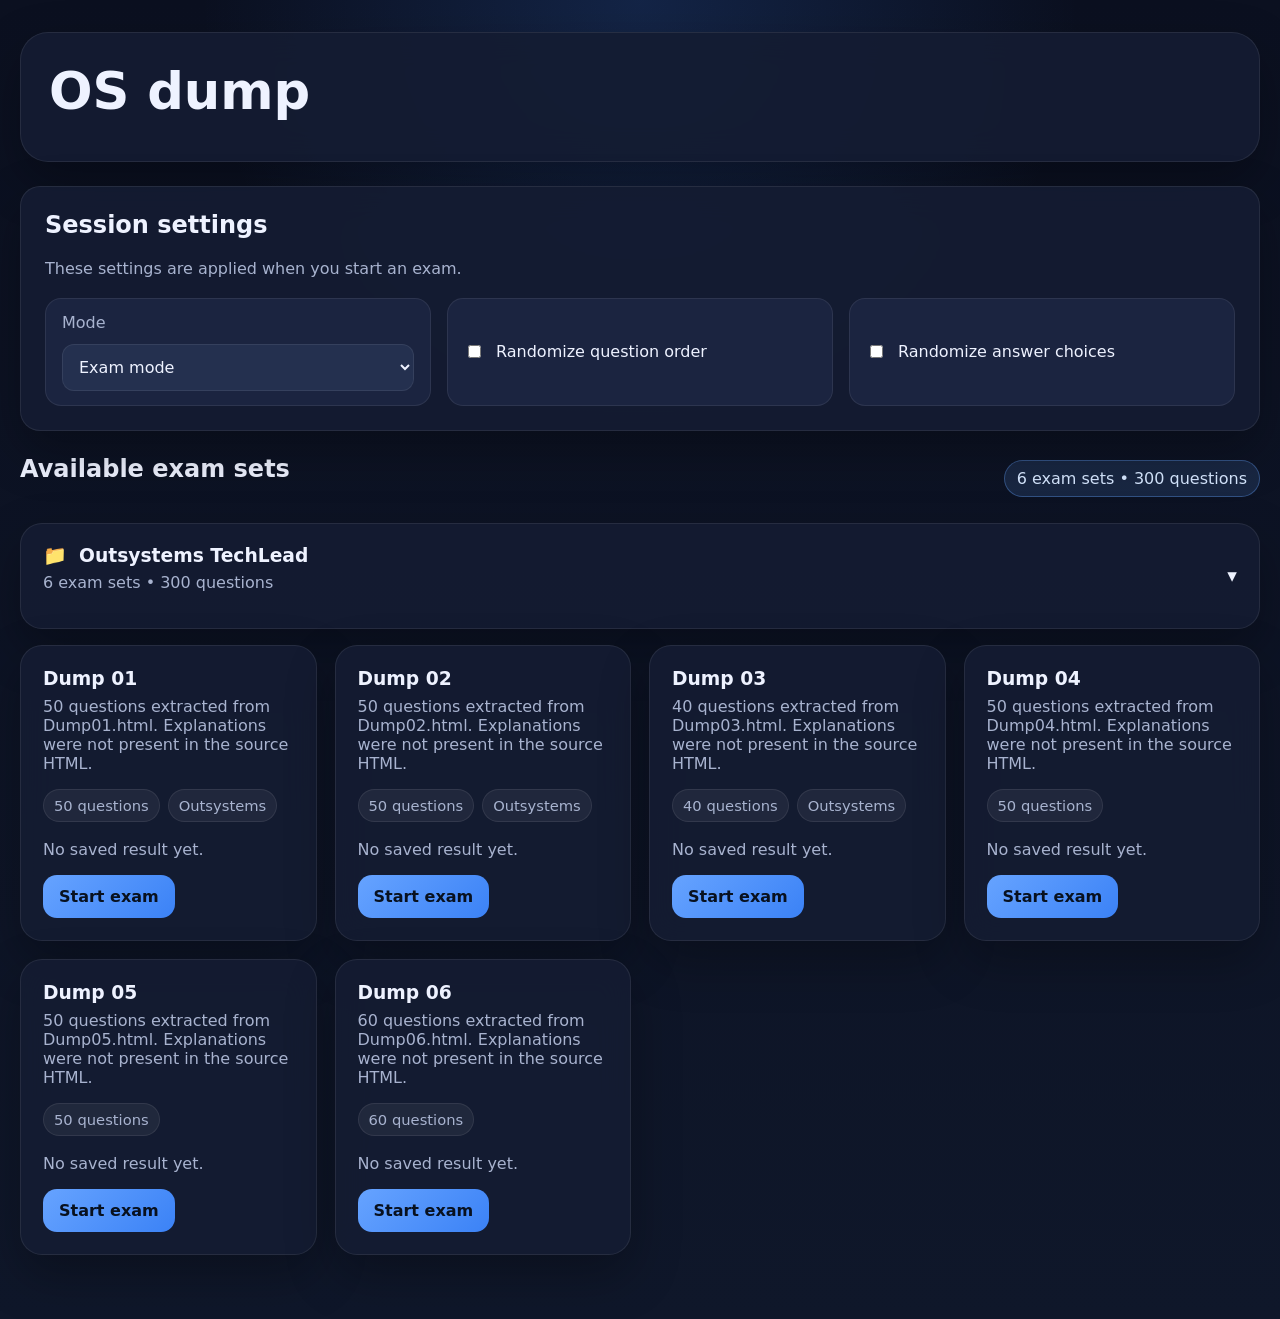
==== index.html @ be267a48 "origin" ====
<!doctype html>
<html lang="en">
  <head>
    <meta charset="UTF-8" />
    <meta name="viewport" content="width=device-width, initial-scale=1.0" />
    <title>TechLead OS11 Exam Practice</title>
    <link rel="stylesheet" href="style.css" />
  </head>
  <body>
    <div class="app-shell">
      <header class="hero">
        <div>
          <h1>OS dump</h1>
        </div>
        <div class="hero-actions">
          <button id="back-home-button" class="ghost-button hidden" type="button">Back to home</button>
        </div>
      </header>

      <main>
        <section id="message-banner" class="message-banner hidden" aria-live="polite"></section>

        <section id="home-screen" class="screen active">
          <div class="panel settings-panel">
            <div>
              <h2>Session settings</h2>
              <p class="muted">These settings are applied when you start an exam.</p>
            </div>

            <div class="settings-grid">
              <label class="field">
                <span>Mode</span>
                <select id="mode-select">
                  <option value="exam">Exam mode</option>
                  <option value="practice">Practice mode</option>
                </select>
              </label>

              <label class="checkbox-field">
                <input id="shuffle-questions" type="checkbox" />
                <span>Randomize question order</span>
              </label>

              <label class="checkbox-field">
                <input id="shuffle-options" type="checkbox" />
                <span>Randomize answer choices</span>
              </label>
            </div>
          </div>

          <div class="section-header">
            <div>
              <h2>Available exam sets</h2>
            </div>
            <div id="dataset-summary" class="summary-chip"></div>
          </div>

          <div id="exam-list" class="exam-list"></div>
        </section>

        <section id="exam-screen" class="screen">
          <div class="exam-layout">
            <aside class="panel sidebar">
              <div class="sidebar-header">
                <h2 id="exam-title">Exam</h2>
                <p id="exam-description" class="muted"></p>
              </div>

              <div class="status-stack">
                <div class="status-card">
                  <span class="status-label">Mode</span>
                  <strong id="mode-pill">Exam mode</strong>
                </div>
                <div class="status-card">
                  <span class="status-label">Progress</span>
                  <strong id="progress-label">0 / 0 answered</strong>
                </div>
                <div class="status-card">
                  <span class="status-label">Current</span>
                  <strong id="current-label">Question 1</strong>
                </div>
              </div>

              <div class="progress-bar" aria-hidden="true">
                <div id="progress-fill" class="progress-fill"></div>
              </div>

              <div id="question-nav" class="question-nav"></div>

              <div class="sidebar-actions">
                <button id="submit-exam-button" class="primary-button" type="button">Submit exam</button>
                <button id="retry-exam-button" class="ghost-button" type="button">Retry</button>
              </div>
            </aside>

            <section class="panel question-panel">
              <div class="question-topbar">
                <span id="question-badge" class="badge">Question 1</span>
                <span id="question-category" class="badge subtle hidden"></span>
              </div>

              <h3 id="question-text" class="question-text"></h3>
              <form id="options-form" class="options-list"></form>

              <div id="feedback-panel" class="feedback-panel hidden"></div>

              <div class="question-actions">
                <button id="previous-button" class="ghost-button" type="button">Previous</button>
                <div class="inline-actions">
                  <button id="check-answer-button" class="secondary-button hidden" type="button">Check answer</button>
                  <button id="next-button" class="primary-button" type="button">Next</button>
                </div>
              </div>
            </section>
          </div>
        </section>

        <section id="result-screen" class="screen">
          <div class="panel">
            <div class="section-header">
              <div>
                <h2 id="result-title">Results</h2>
                <p id="result-subtitle" class="muted"></p>
              </div>
              <button id="retry-result-button" class="primary-button" type="button">Retry exam</button>
            </div>

            <div class="results-grid">
              <article class="metric-card">
                <span>Total score</span>
                <strong id="score-value">0%</strong>
              </article>
              <article class="metric-card">
                <span>Correct</span>
                <strong id="correct-value">0</strong>
              </article>
              <article class="metric-card">
                <span>Incorrect</span>
                <strong id="incorrect-value">0</strong>
              </article>
              <article class="metric-card">
                <span>Unanswered</span>
                <strong id="unanswered-value">0</strong>
              </article>
            </div>
          </div>

          <div class="panel">
            <div class="section-header">
              <div>
                <h2>Answer review</h2>
                <p class="muted">Correct answers are always shown. Explanations are shown when present in the source data.</p>
              </div>
            </div>
            <div id="review-list" class="review-list"></div>
          </div>
        </section>
      </main>
    </div>

    <script src="app.js"></script>
  </body>
</html>
---- style.css ----
:root {
  --bg: #0b1020;
  --surface: #151c32;
  --surface-elevated: #1b2440;
  --surface-soft: #24304f;
  --border: rgba(255, 255, 255, 0.08);
  --text: #eef2ff;
  --muted: #a8b3cf;
  --primary: #66a3ff;
  --primary-strong: #3b82f6;
  --success: #34d399;
  --danger: #fb7185;
  --warning: #fbbf24;
  --shadow: 0 20px 50px rgba(0, 0, 0, 0.28);
  --radius: 20px;
}

* {
  box-sizing: border-box;
}

body {
  margin: 0;
  font-family: Inter, system-ui, -apple-system, BlinkMacSystemFont, "Segoe UI", sans-serif;
  background:
    radial-gradient(circle at top, rgba(59, 130, 246, 0.18), transparent 30%),
    linear-gradient(180deg, #0b1020 0%, #0f172a 100%);
  color: var(--text);
}

button,
select,
input {
  font: inherit;
}

button {
  cursor: pointer;
  border: 0;
}

.app-shell {
  max-width: 1280px;
  margin: 0 auto;
  padding: 32px 20px 64px;
}

.hero,
.panel,
.metric-card,
.exam-card,
.option-card,
.review-card,
.status-card {
  background: rgba(21, 28, 50, 0.9);
  border: 1px solid var(--border);
  box-shadow: var(--shadow);
  backdrop-filter: blur(16px);
}

.hero {
  border-radius: 28px;
  padding: 28px;
  display: flex;
  justify-content: space-between;
  gap: 24px;
  margin-bottom: 24px;
}

.eyebrow,
.muted,
.status-label {
  color: var(--muted);
}

.eyebrow {
  text-transform: uppercase;
  letter-spacing: 0.12em;
  font-size: 0.78rem;
  margin: 0 0 10px;
}

h1,
h2,
h3,
p {
  margin-top: 0;
}

h1 {
  font-size: clamp(2rem, 4vw, 3.6rem);
  margin-bottom: 12px;
}

.hero-copy {
  max-width: 720px;
  margin-bottom: 0;
  line-height: 1.6;
}

.hero-actions {
  display: flex;
  align-items: flex-start;
}

.screen {
  display: none;
}

.screen.active {
  display: block;
}

.panel {
  border-radius: var(--radius);
  padding: 24px;
}

.settings-panel {
  margin-bottom: 24px;
}

.settings-grid {
  display: grid;
  grid-template-columns: repeat(auto-fit, minmax(220px, 1fr));
  gap: 16px;
  margin-top: 20px;
}

.field,
.checkbox-field {
  display: flex;
  gap: 12px;
  padding: 14px 16px;
  border-radius: 16px;
  background: var(--surface-elevated);
  border: 1px solid var(--border);
}

.field {
  flex-direction: column;
}

.field span {
  color: var(--muted);
}

select {
  color: var(--text);
  background: var(--surface-soft);
  border: 1px solid var(--border);
  padding: 12px;
  border-radius: 12px;
}

.checkbox-field {
  align-items: center;
}

.section-header {
  display: flex;
  justify-content: space-between;
  align-items: center;
  gap: 16px;
  margin-bottom: 20px;
}

.summary-chip,
.badge {
  padding: 8px 12px;
  border-radius: 999px;
  background: rgba(102, 163, 255, 0.14);
  border: 1px solid rgba(102, 163, 255, 0.35);
  color: #d6e7ff;
}

.badge.subtle {
  background: rgba(255, 255, 255, 0.06);
  border-color: var(--border);
}

.exam-list {
  display: grid;
  gap: 18px;
}

.folder-group {
  display: grid;
  gap: 16px;
}

.folder-header {
  width: 100%;
  display: flex;
  align-items: center;
  justify-content: space-between;
  gap: 16px;
  text-align: left;
  padding: 20px 22px;
  border-radius: 22px;
  color: var(--text);
  background: rgba(21, 28, 50, 0.9);
  border: 1px solid var(--border);
  box-shadow: var(--shadow);
}

.folder-title-row {
  display: flex;
  align-items: center;
  gap: 12px;
  margin-bottom: 6px;
}

.folder-title-row h3 {
  margin: 0;
}

.folder-icon,
.folder-toggle {
  font-size: 1.2rem;
}

.folder-content {
  grid-template-columns: repeat(auto-fit, minmax(280px, 1fr));
}

.folder-content.collapsed {
  display: none;
}

.exam-card {
  border-radius: 22px;
  padding: 22px;
}

.exam-card h3 {
  margin-bottom: 8px;
}

.exam-meta {
  display: flex;
  flex-wrap: wrap;
  gap: 8px;
  margin: 14px 0 18px;
}

.chip {
  padding: 7px 10px;
  border-radius: 999px;
  background: rgba(255, 255, 255, 0.06);
  border: 1px solid var(--border);
  color: var(--muted);
  font-size: 0.92rem;
}

.card-actions,
.sidebar-actions,
.question-actions,
.inline-actions {
  display: flex;
  gap: 12px;
  flex-wrap: wrap;
}

.primary-button,
.secondary-button,
.ghost-button {
  border-radius: 14px;
  padding: 12px 16px;
  transition: transform 0.2s ease, background 0.2s ease, opacity 0.2s ease;
}

.primary-button:hover,
.secondary-button:hover,
.ghost-button:hover {
  transform: translateY(-1px);
}

.primary-button {
  background: linear-gradient(135deg, var(--primary), var(--primary-strong));
  color: #08111f;
  font-weight: 700;
}

.secondary-button {
  background: rgba(52, 211, 153, 0.16);
  color: #d8fff1;
  border: 1px solid rgba(52, 211, 153, 0.35);
}

.ghost-button {
  background: transparent;
  color: var(--text);
  border: 1px solid var(--border);
}

.exam-layout {
  display: grid;
  grid-template-columns: 320px minmax(0, 1fr);
  gap: 20px;
}

.sidebar,
.question-panel {
  min-height: 70vh;
}

.sidebar {
  display: flex;
  flex-direction: column;
  gap: 20px;
}

.status-stack {
  display: grid;
  gap: 12px;
}

.status-card {
  border-radius: 16px;
  padding: 14px 16px;
}

.progress-bar {
  height: 12px;
  border-radius: 999px;
  background: rgba(255, 255, 255, 0.08);
  overflow: hidden;
}

.progress-fill {
  height: 100%;
  width: 0;
  background: linear-gradient(90deg, var(--primary), var(--success));
}

.question-nav {
  display: grid;
  grid-template-columns: repeat(auto-fill, minmax(44px, 1fr));
  gap: 10px;
}

.question-nav button {
  border-radius: 12px;
  padding: 11px 0;
  background: var(--surface-elevated);
  border: 1px solid var(--border);
  color: var(--text);
}

.question-nav button.current {
  border-color: rgba(102, 163, 255, 0.7);
  background: rgba(102, 163, 255, 0.22);
}

.question-nav button.answered {
  background: rgba(52, 211, 153, 0.16);
  border-color: rgba(52, 211, 153, 0.4);
}

.question-nav button.reviewed {
  background: rgba(251, 191, 36, 0.16);
  border-color: rgba(251, 191, 36, 0.4);
}

.sidebar-actions {
  margin-top: auto;
}

.question-panel {
  display: flex;
  flex-direction: column;
  gap: 20px;
}

.question-topbar {
  display: flex;
  gap: 10px;
  flex-wrap: wrap;
}

.question-text {
  font-size: clamp(1.4rem, 2vw, 1.8rem);
  line-height: 1.5;
  margin-bottom: 0;
}

.options-list {
  display: grid;
  gap: 12px;
}

.option-card {
  border-radius: 18px;
  padding: 16px;
  display: flex;
  gap: 14px;
  align-items: flex-start;
  cursor: pointer;
}

.option-card input {
  margin-top: 4px;
}

.option-card.selected {
  border-color: rgba(102, 163, 255, 0.6);
  background: rgba(59, 130, 246, 0.18);
}

.option-card.correct {
  border-color: rgba(52, 211, 153, 0.7);
  background: rgba(52, 211, 153, 0.16);
}

.option-card.incorrect {
  border-color: rgba(251, 113, 133, 0.7);
  background: rgba(251, 113, 133, 0.14);
}

.option-id {
  width: 30px;
  height: 30px;
  border-radius: 999px;
  background: rgba(255, 255, 255, 0.08);
  display: inline-flex;
  align-items: center;
  justify-content: center;
  font-weight: 700;
  text-transform: uppercase;
}

.feedback-panel {
  border-radius: 18px;
  padding: 16px;
  border: 1px solid var(--border);
  background: rgba(255, 255, 255, 0.04);
}

.feedback-panel.success {
  border-color: rgba(52, 211, 153, 0.4);
}

.feedback-panel.error {
  border-color: rgba(251, 113, 133, 0.4);
}

.question-actions {
  justify-content: space-between;
  margin-top: auto;
}

.results-grid {
  display: grid;
  grid-template-columns: repeat(auto-fit, minmax(180px, 1fr));
  gap: 16px;
}

.metric-card {
  border-radius: 18px;
  padding: 18px;
}

.metric-card span {
  display: block;
  color: var(--muted);
  margin-bottom: 10px;
}

.metric-card strong {
  font-size: 2rem;
}

.review-list {
  display: grid;
  gap: 14px;
}

.review-card {
  border-radius: 18px;
  padding: 18px;
}

.review-card.correct {
  border-left: 4px solid var(--success);
}

.review-card.incorrect {
  border-left: 4px solid var(--danger);
}

.review-card.unanswered {
  border-left: 4px solid var(--warning);
}

.review-card h3 {
  margin-bottom: 10px;
}

.review-meta {
  display: flex;
  gap: 10px;
  flex-wrap: wrap;
  margin-bottom: 12px;
}

.review-answer,
.review-explanation {
  color: var(--muted);
  line-height: 1.6;
}

.message-banner {
  margin-bottom: 20px;
  border-radius: 18px;
  padding: 14px 18px;
  background: rgba(251, 191, 36, 0.12);
  border: 1px solid rgba(251, 191, 36, 0.3);
  color: #fde68a;
}

.hidden {
  display: none !important;
}

@media (max-width: 960px) {
  .exam-layout {
    grid-template-columns: 1fr;
  }

  .sidebar,
  .question-panel {
    min-height: auto;
  }
}

@media (max-width: 640px) {
  .app-shell {
    padding-inline: 14px;
  }

  .hero,
  .panel,
  .exam-card,
  .metric-card,
  .review-card {
    padding: 18px;
  }

  .section-header,
  .question-actions {
    flex-direction: column;
    align-items: stretch;
  }

  .primary-button,
  .secondary-button,
  .ghost-button {
    width: 100%;
    justify-content: center;
  }
}
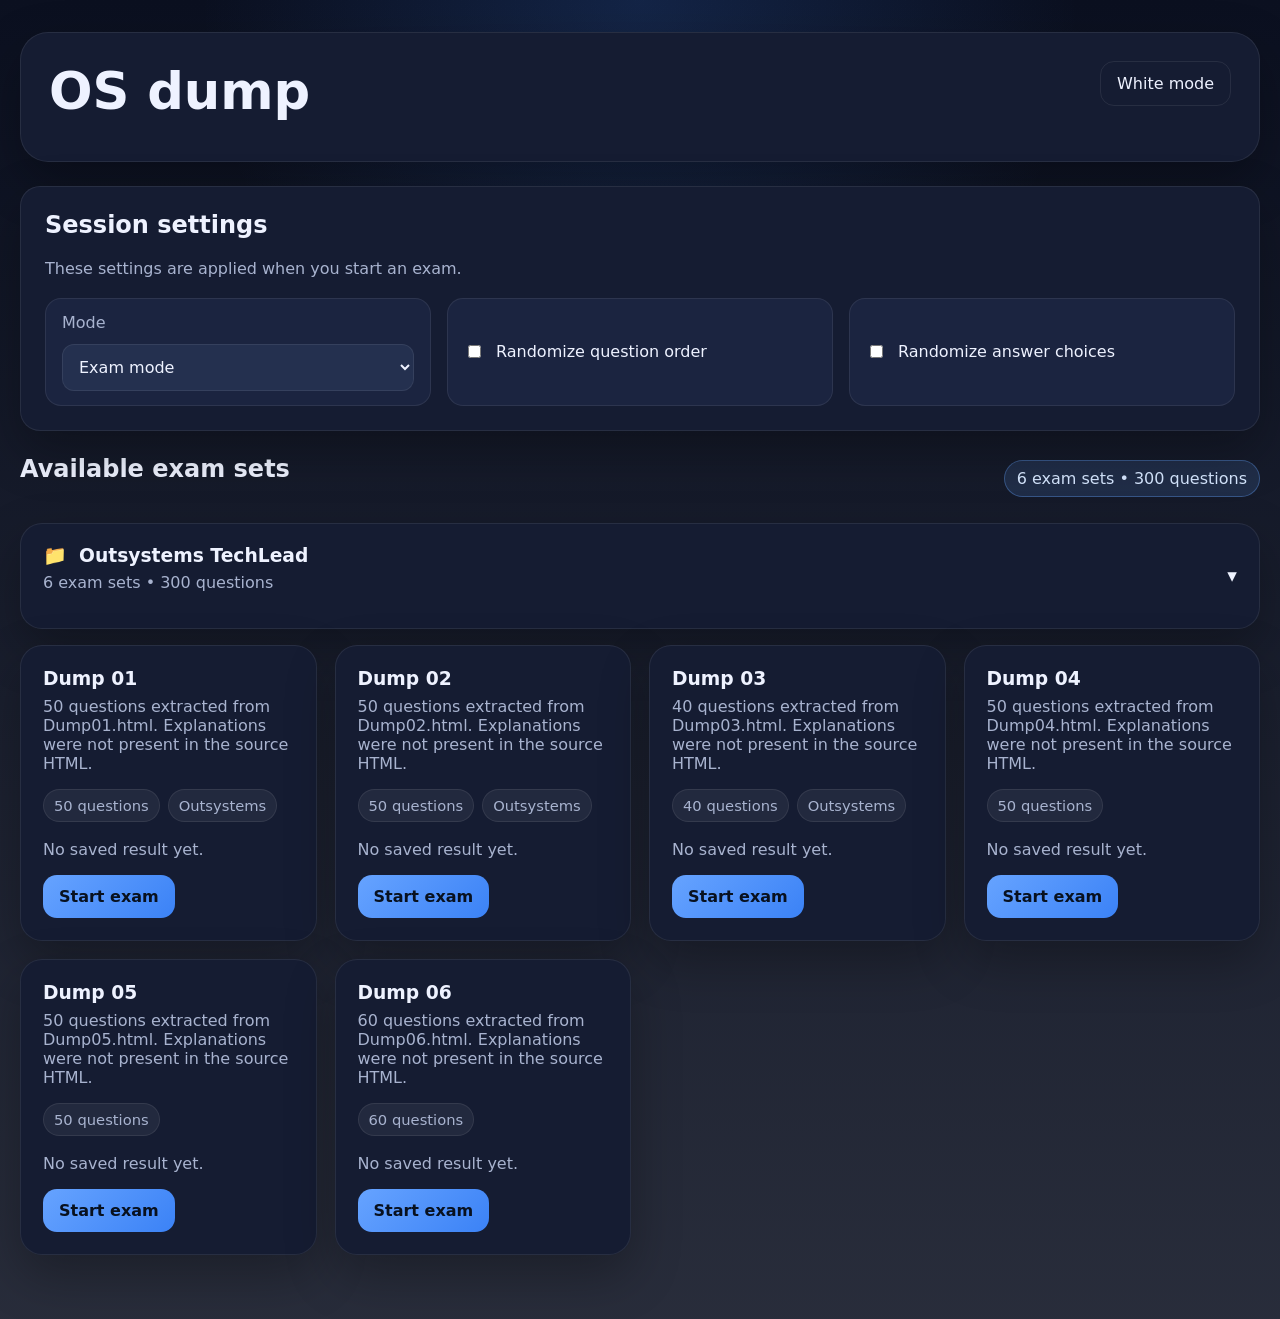
==== commit 94fada65: "origin" ====
--- a/index.html
+++ b/index.html
@@ -13,6 +13,7 @@
           <h1>OS dump</h1>
         </div>
         <div class="hero-actions">
+          <button id="theme-toggle-button" class="ghost-button" type="button">White mode</button>
           <button id="back-home-button" class="ghost-button hidden" type="button">Back to home</button>
         </div>
       </header>
--- a/style.css
+++ b/style.css
@@ -15,6 +15,22 @@
   --radius: 20px;
 }
 
+[data-theme="light"] {
+  --bg: #eef3fb;
+  --surface: rgba(255, 255, 255, 0.9);
+  --surface-elevated: #f8fbff;
+  --surface-soft: #edf3fb;
+  --border: rgba(15, 23, 42, 0.1);
+  --text: #0f172a;
+  --muted: #5b6475;
+  --primary: #3b82f6;
+  --primary-strong: #2563eb;
+  --success: #10b981;
+  --danger: #e11d48;
+  --warning: #d97706;
+  --shadow: 0 20px 50px rgba(15, 23, 42, 0.08);
+}
+
 * {
   box-sizing: border-box;
 }
@@ -24,7 +40,7 @@
   font-family: Inter, system-ui, -apple-system, BlinkMacSystemFont, "Segoe UI", sans-serif;
   background:
     radial-gradient(circle at top, rgba(59, 130, 246, 0.18), transparent 30%),
-    linear-gradient(180deg, #0b1020 0%, #0f172a 100%);
+    linear-gradient(180deg, var(--bg) 0%, color-mix(in srgb, var(--bg) 88%, #ffffff 12%) 100%);
   color: var(--text);
 }
 
@@ -52,7 +68,7 @@
 .option-card,
 .review-card,
 .status-card {
-  background: rgba(21, 28, 50, 0.9);
+  background: var(--surface);
   border: 1px solid var(--border);
   box-shadow: var(--shadow);
   backdrop-filter: blur(16px);
@@ -199,7 +215,7 @@
   padding: 20px 22px;
   border-radius: 22px;
   color: var(--text);
-  background: rgba(21, 28, 50, 0.9);
+  background: var(--surface);
   border: 1px solid var(--border);
   box-shadow: var(--shadow);
 }
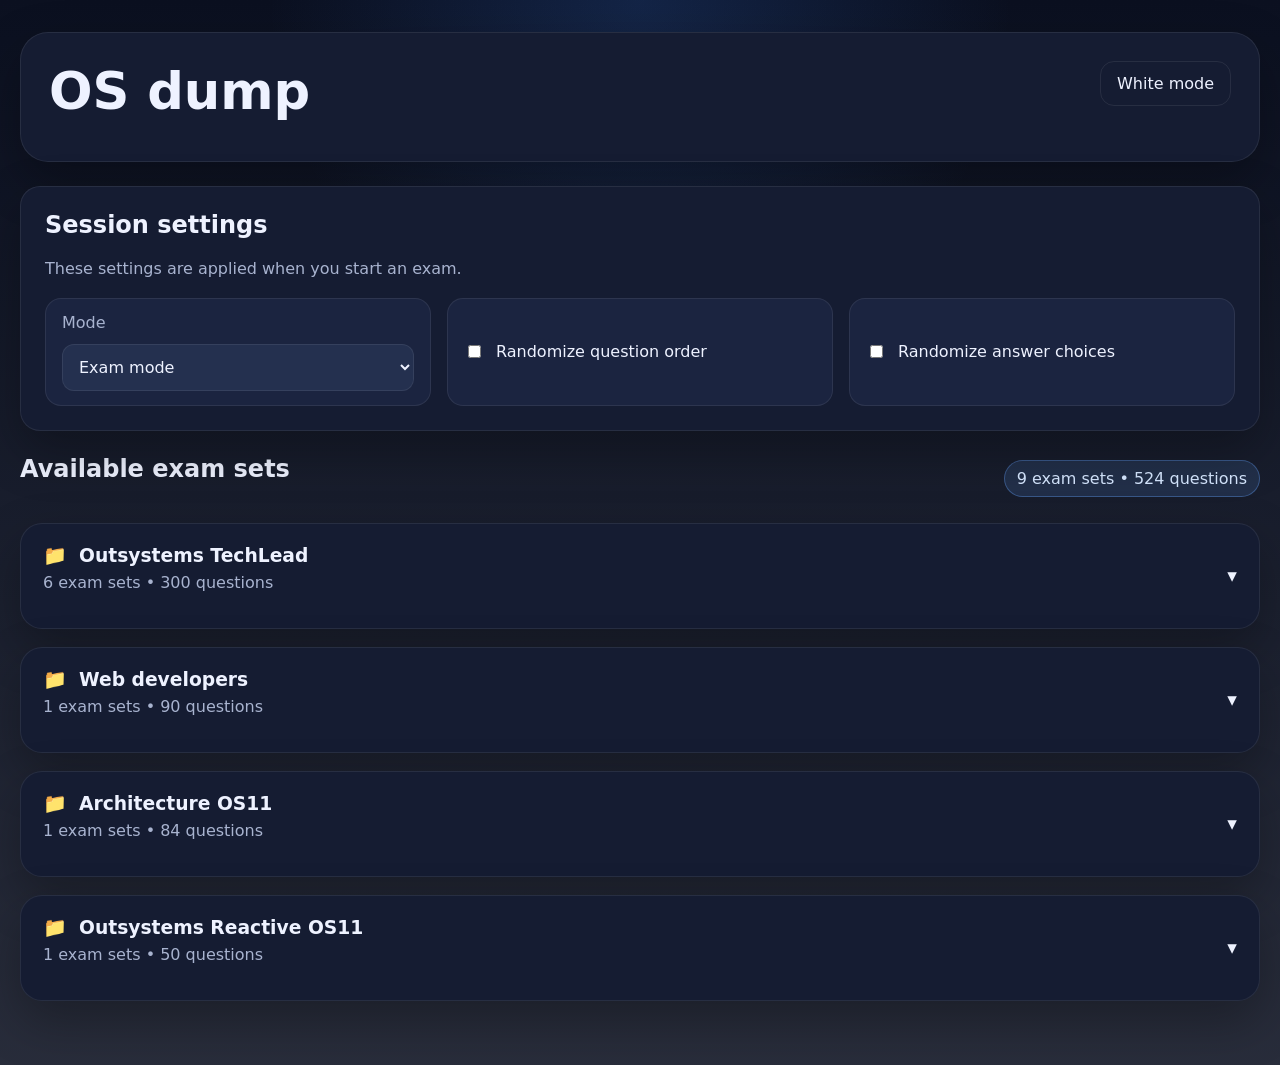
==== commit eec467a0: "origin" ====
--- a/index.html
+++ b/index.html
@@ -101,6 +101,9 @@
               </div>
 
               <h3 id="question-text" class="question-text"></h3>
+              <div id="question-image-container" class="question-image-container hidden">
+                <img id="question-image" class="question-image" alt="Question illustration" />
+              </div>
               <form id="options-form" class="options-list"></form>
 
               <div id="feedback-panel" class="feedback-panel hidden"></div>
--- a/style.css
+++ b/style.css
@@ -401,6 +401,23 @@
   margin-bottom: 0;
 }
 
+.question-image-container,
+.review-image-wrap {
+  border-radius: 18px;
+  overflow: hidden;
+  border: 1px solid var(--border);
+  background: var(--surface-elevated);
+}
+
+.question-image,
+.review-image {
+  display: block;
+  width: 100%;
+  max-height: 420px;
+  object-fit: contain;
+  background: #fff;
+}
+
 .options-list {
   display: grid;
   gap: 12px;
